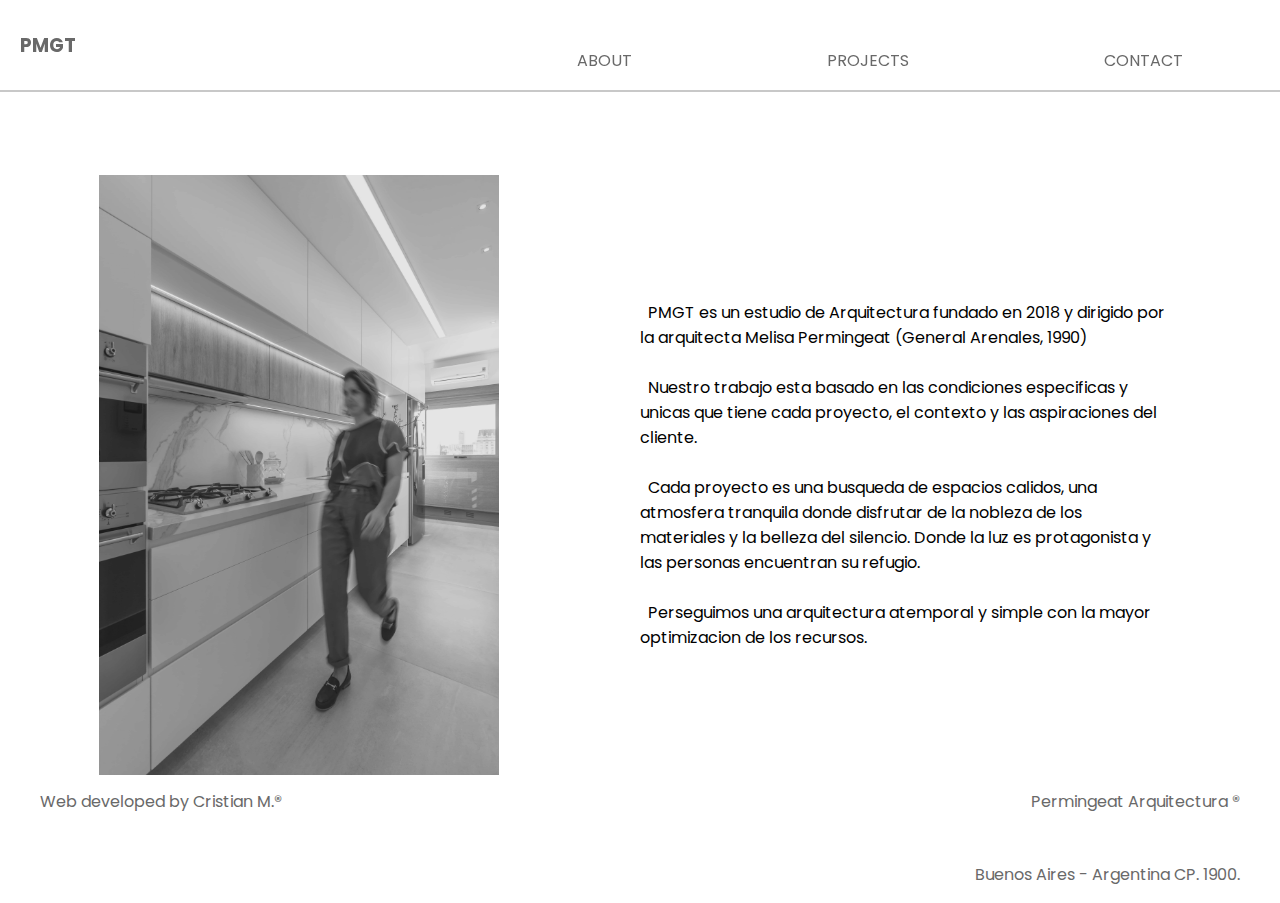
==== about.html @ 64b6b9b7 "parrafo about" ====
<!DOCTYPE html>
<html lang="en">
<head>
    <meta charset="UTF-8">
    <meta http-equiv="X-UA-Compatible" content="IE=edge">
    <meta name="viewport" content="width=device-width, initial-scale=1.0">
    <link rel="stylesheet" href="style.css">
    <script defer src="app.js"></script>
    <!--FUENTE-->
    <link rel="preconnect" href="https://fonts.gstatic.com">
    <link href="https://fonts.googleapis.com/css2?family=Poppins:wght@300&display=swap" rel="stylesheet">
    <!--BOOTSTRAP CDN-->
    <link href="https://cdn.jsdelivr.net/npm/bootstrap@5.0.1/dist/css/bootstrap.min.css" rel="stylesheet" integrity="sha384-+0n0xVW2eSR5OomGNYDnhzAbDsOXxcvSN1TPprVMTNDbiYZCxYbOOl7+AMvyTG2x" crossorigin="anonymous">
    <!--FONT AWESOME-->
    <link rel="stylesheet" href="https://pro.fontawesome.com/releases/v5.10.0/css/all.css" integrity="sha384-AYmEC3Yw5cVb3ZcuHtOA93w35dYTsvhLPVnYs9eStHfGJvOvKxVfELGroGkvsg+p" crossorigin="anonymous"/>
    <!--CUERPO-->
    <title>Estudio Permingeat</title>
</head>
<body>
    <header id="menu">
        <div class="conteinerLogo">    
            <a href="index.html"><h3>PMGT</h3></a>
        </div>
        <nav>
            <ul>
                <li><a href="about.html">ABOUT</a></li>
                <li><a href="projects.html">PROJECTS</a></li>
                <li><a href="contact.html">CONTACT</a></li>
            </ul>
        </nav>
        <div class="burgerConteiner">
            <div id="burger">
                <div class="line1"></div>
                <div class="line1"></div>
                <div class="line1"></div>
            </div>
        </div>
        <div class="splashMenu">
            <nav>
                <ul>
                    <li><a href="about.html">ABOUT</a></li>
                    <li><a href="projects.html">PROJECTS</a></li>
                    <li><a href="contact.html">CONTACT</a></li>
                </ul>
            </nav>
        </div>
    </header>
    <main class="mainAbout">
        <div class="secA">
            <img src="Imagenes/arquitecta-min.jpg">
        </div>
        <div class="secB">
            <p>&nbsp;&nbsp;PMGT es un estudio de Arquitectura fundado en 2018 y dirigido por la arquitecta Melisa Permingeat (General Arenales, 1990)<br><br>
            &nbsp;&nbsp;Nuestro trabajo esta basado en las condiciones especificas y unicas que tiene cada proyecto, el contexto y las aspiraciones del cliente.<br><br> 
            &nbsp;&nbsp;Cada proyecto es una busqueda de espacios calidos, una atmosfera tranquila donde disfrutar de la nobleza de los materiales y la belleza del silencio. Donde la luz es protagonista y las personas encuentran su refugio.<br><br>  
            &nbsp;&nbsp;Perseguimos una arquitectura atemporal y simple con la mayor optimizacion de los recursos.</p>
        </div>
    </main>
    <footer>
        <div class="footerA">
            <p>Web developed by Cristian M.®</p>
            <a href="https://www.instagram.com/permingeat_arqs/?hl=es-la"><i class="fab fa-instagram fa-1x"></i></a>
            <p>Permingeat Arquitectura ®</p>
        </div>
        <div class="footerB"></div>
        <div class="footerC">
            <p>Buenos Aires - Argentina CP. 1900.</p>
        </div>
    </footer>
</body>
</html>
---- style.css ----
/*GENERAL*/
html {
  scroll-behavior: smooth;
  overflow-x: hidden;
}

body {
  position: relative;
  font-family: 'Poppins', sans-serif;
}

/*MENU NAVEGACION*/
/*MENU*/
header {
  height: 10vh;
  width: 100%;
  background-color: rgba(255, 255, 255, 0.521);
  top: 0;
  left: 0;
  position: fixed;
  display: -webkit-box;
  display: -ms-flexbox;
  display: flex;
  -ms-flex-pack: distribute;
      justify-content: space-around;
  -webkit-box-align: center;
      -ms-flex-align: center;
          align-items: center;
  border-bottom: 2px solid #c8c8c8;
  -webkit-transition: all 1s ease;
  transition: all 1s ease;
  z-index: 10;
}

header .conteinerLogo {
  -webkit-box-flex: 0.5;
      -ms-flex: 0.5;
          flex: 0.5;
  display: -webkit-box;
  display: -ms-flexbox;
  display: flex;
  -webkit-box-pack: start;
      -ms-flex-pack: start;
          justify-content: flex-start;
  padding-left: 20px;
  font-family: 'Poppins', sans-serif;
}

header .conteinerLogo a {
  text-decoration: none;
  color: dimgray;
}

header nav {
  -webkit-box-flex: 1;
      -ms-flex: 1;
          flex: 1;
  height: 10vh;
  line-height: 10vh;
}

header nav ul {
  display: -webkit-box;
  display: -ms-flexbox;
  display: flex;
  -ms-flex-pack: distribute;
      justify-content: space-around;
  list-style: none;
}

header nav ul li a {
  text-decoration: none;
  color: dimgray;
}

header nav ul li a:hover {
  color: #0f0f0f;
}

header .burger {
  height: 20px;
  width: 20px;
  background-color: aqua;
  display: none;
}

header .splashMenu {
  display: none;
}

/*CUERPO*/
.mainHome {
  height: auto;
  width: 100%;
}

.mainHome #galeria {
  margin-top: 11vh;
  padding-left: 3vh;
  padding-right: 3vh;
}

.mainHome #galeria img {
  width: 100%;
  -webkit-filter: grayscale(100%) contrast(80%);
          filter: grayscale(100%) contrast(80%);
  -webkit-transition: all 1s ease;
  transition: all 1s ease;
  z-index: 1;
  padding-top: 2.5vh;
  padding-bottom: 2.5vh;
}

.mainHome #galeria img:hover {
  -webkit-filter: none;
          filter: none;
  -webkit-transform: scale(101%);
          transform: scale(101%);
}

.mainAbout {
  height: 65vh;
  width: 100%;
  margin-top: 15vh;
  display: -webkit-box;
  display: -ms-flexbox;
  display: flex;
  -webkit-box-orient: horizontal;
  -webkit-box-direction: normal;
      -ms-flex-direction: row;
          flex-direction: row;
}

.mainAbout .secA, .mainAbout .secB {
  height: 70vh;
  width: 50%;
  padding: 2%;
  display: -webkit-box;
  display: -ms-flexbox;
  display: flex;
  -webkit-box-pack: center;
      -ms-flex-pack: center;
          justify-content: center;
  -webkit-box-align: center;
      -ms-flex-align: center;
          align-items: center;
}

.mainAbout .secA img {
  width: 400px;
  -webkit-filter: grayscale(100%) contrast(80%);
          filter: grayscale(100%) contrast(80%);
  -webkit-transition: all 1s ease;
  transition: all 1s ease;
}

.mainAbout .secA img:hover {
  -webkit-filter: none;
          filter: none;
}

.mainAbout .secB {
  padding-left: 4%;
  padding-right: 8%;
  font-family: 'Poppins', sans-serif;
}

.mainProjects {
  height: 80vh;
  width: 100%;
}

.mainContact {
  height: 80vh;
  width: 100%;
}

/*PIE DE PAGINA*/
footer {
  height: 12vh;
  width: 100%;
  margin-top: 4rem;
  background-color: rgba(255, 255, 255, 0.151);
  display: -webkit-box;
  display: -ms-flexbox;
  display: flex;
  -webkit-box-pack: center;
      -ms-flex-pack: center;
          justify-content: center;
  -webkit-box-orient: vertical;
  -webkit-box-direction: normal;
      -ms-flex-direction: column;
          flex-direction: column;
  -webkit-box-align: center;
      -ms-flex-align: center;
          align-items: center;
  font-family: 'Poppins', sans-serif;
  color: dimgray;
}

footer .footerA {
  width: 95%;
  display: -webkit-box;
  display: -ms-flexbox;
  display: flex;
  -webkit-box-pack: justify;
      -ms-flex-pack: justify;
          justify-content: space-between;
  -webkit-box-align: center;
      -ms-flex-align: center;
          align-items: center;
}

footer .footerA i {
  color: dimgray;
}

footer .footerB {
  width: 95%;
  height: 2px;
  background-color: #c8c8c8;
}

footer .footerC {
  width: 95%;
  text-align: end;
  margin-top: 1rem;
}

@media (max-width: 768px) {
  /*MENU*/
  header {
    height: 10vh;
    width: 100%;
    background-color: rgba(255, 255, 255, 0.521);
    top: 0;
    left: 0;
    position: fixed;
    display: -webkit-box;
    display: -ms-flexbox;
    display: flex;
    -ms-flex-pack: distribute;
        justify-content: space-around;
    -webkit-box-align: center;
        -ms-flex-align: center;
            align-items: center;
    border-bottom: 2px solid #c8c8c8;
    -webkit-transition: all 1s ease;
    transition: all 1s ease;
    z-index: 10;
  }
  header .conteinerLogo {
    -webkit-box-flex: 0.5;
        -ms-flex: 0.5;
            flex: 0.5;
    display: -webkit-box;
    display: -ms-flexbox;
    display: flex;
    -webkit-box-pack: start;
        -ms-flex-pack: start;
            justify-content: flex-start;
    padding-left: 20px;
    font-family: 'Poppins', sans-serif;
  }
  header .conteinerLogo a {
    text-decoration: none;
    color: dimgray;
  }
  header nav {
    display: none;
  }
  header .burgerConteiner {
    -webkit-box-flex: 1;
        -ms-flex: 1;
            flex: 1;
    height: 100%;
    width: 100%;
    display: -webkit-box;
    display: -ms-flexbox;
    display: flex;
    -webkit-box-pack: end;
        -ms-flex-pack: end;
            justify-content: flex-end;
    -webkit-box-align: center;
        -ms-flex-align: center;
            align-items: center;
    margin-right: 40px;
  }
  header .burgerConteiner #burger {
    height: 25px;
    width: 25px;
    display: -webkit-box;
    display: -ms-flexbox;
    display: flex;
    -webkit-box-orient: vertical;
    -webkit-box-direction: normal;
        -ms-flex-direction: column;
            flex-direction: column;
    -webkit-box-pack: justify;
        -ms-flex-pack: justify;
            justify-content: space-between;
    -webkit-box-align: center;
        -ms-flex-align: center;
            align-items: center;
  }
  header .burgerConteiner #burger .line1, header .burgerConteiner #burger .line2, header .burgerConteiner #burger .line3 {
    height: 2px;
    width: 27px;
    background-color: dimgray;
  }
  header .splashMenu {
    display: inline-block;
    height: 100vh;
    width: 100%;
    background-color: rgba(97, 97, 97, 0.753);
    position: fixed;
    top: 0;
    right: 0;
    -webkit-transform: translateX(100%);
            transform: translateX(100%);
    -webkit-transition: all 1s ease;
    transition: all 1s ease;
    z-index: -10;
  }
  header .splashMenu nav {
    display: block;
    -webkit-box-flex: 1;
        -ms-flex: 1;
            flex: 1;
    height: 100vh;
  }
  header .splashMenu nav ul {
    height: 100%;
    display: -webkit-box;
    display: -ms-flexbox;
    display: flex;
    -webkit-box-orient: vertical;
    -webkit-box-direction: normal;
        -ms-flex-direction: column;
            flex-direction: column;
    -webkit-box-pack: center;
        -ms-flex-pack: center;
            justify-content: center;
    -webkit-box-align: center;
        -ms-flex-align: center;
            align-items: center;
    list-style: none;
  }
  header .splashMenu nav ul li a {
    margin: 20px 20px;
    text-decoration: none;
    color: white;
    font-size: 25px;
  }
  header .splashMenu nav ul li a:hover {
    color: #0f0f0f;
  }
  header .active {
    -webkit-transform: translateX(0%);
            transform: translateX(0%);
  }
  footer {
    margin: 10px;
    height: 12vh;
    width: 100%;
    margin-top: 4rem;
    background-color: rgba(255, 255, 255, 0.151);
    display: -webkit-box;
    display: -ms-flexbox;
    display: flex;
    -webkit-box-pack: center;
        -ms-flex-pack: center;
            justify-content: center;
    -webkit-box-orient: vertical;
    -webkit-box-direction: normal;
        -ms-flex-direction: column;
            flex-direction: column;
    -webkit-box-align: center;
        -ms-flex-align: center;
            align-items: center;
    font-family: 'Poppins', sans-serif;
    color: dimgray;
    font-size: 15px;
  }
  footer .footerA {
    width: 100%;
    display: -webkit-box;
    display: -ms-flexbox;
    display: flex;
    -webkit-box-orient: vertical;
    -webkit-box-direction: reverse;
        -ms-flex-direction: column-reverse;
            flex-direction: column-reverse;
    -webkit-box-pack: justify;
        -ms-flex-pack: justify;
            justify-content: space-between;
    -webkit-box-align: center;
        -ms-flex-align: center;
            align-items: center;
  }
  footer .footerA i {
    color: dimgray;
    padding: 20px;
  }
  footer .footerB {
    width: 90%;
    height: 2px;
    background-color: #c8c8c8;
  }
  footer .footerC {
    width: 90%;
    text-align: center;
    margin-top: 1rem;
  }
  .mainAbout {
    height: auto;
    width: 100%;
    margin-top: 15vh;
    display: -webkit-box;
    display: -ms-flexbox;
    display: flex;
    -webkit-box-orient: vertical;
    -webkit-box-direction: normal;
        -ms-flex-direction: column;
            flex-direction: column;
  }
  .mainAbout .secA, .mainAbout .secB {
    height: auto;
    width: 100%;
    padding: 2%;
    display: -webkit-box;
    display: -ms-flexbox;
    display: flex;
    -webkit-box-pack: center;
        -ms-flex-pack: center;
            justify-content: center;
    -webkit-box-align: center;
        -ms-flex-align: center;
            align-items: center;
  }
  .mainAbout .secA img {
    width: 90%;
    -webkit-filter: grayscale(100%) contrast(80%);
            filter: grayscale(100%) contrast(80%);
    -webkit-transition: all 1s ease;
    transition: all 1s ease;
  }
  .mainAbout .secA img:hover {
    -webkit-filter: none;
            filter: none;
  }
  .mainAbout .secB {
    padding: 40px;
    font-family: 'Poppins', sans-serif;
  }
}
/*# sourceMappingURL=style.css.map */
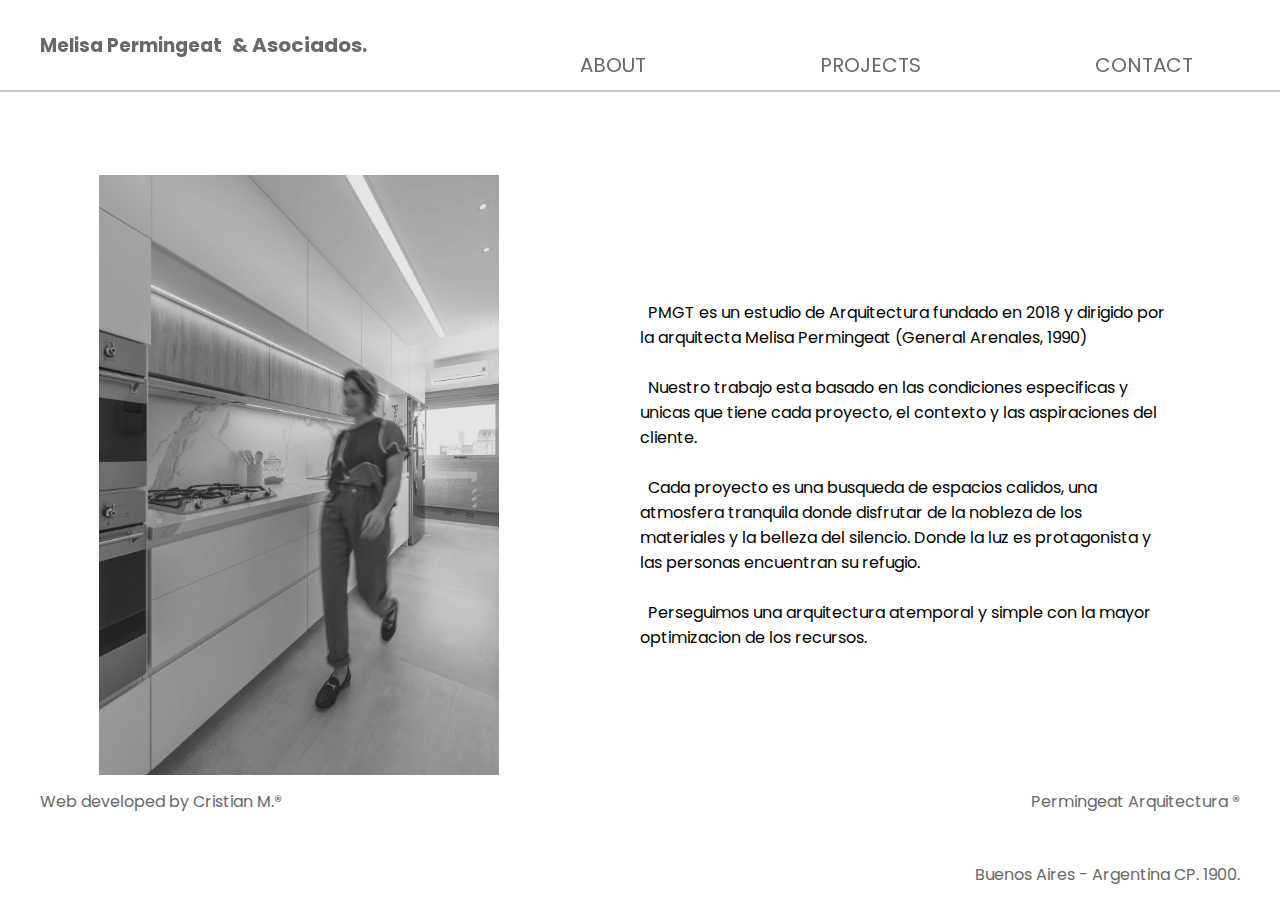
==== commit 29f13f5c: "tercerUpload" ====
--- a/about.html
+++ b/about.html
@@ -19,7 +19,7 @@
 <body>
     <header id="menu">
         <div class="conteinerLogo">    
-            <a href="index.html"><h3>PMGT</h3></a>
+            <a href="index.html"><h3>Melisa Permingeat<p> & Asociados.</p></h3></a>
         </div>
         <nav>
             <ul>
@@ -31,8 +31,8 @@
         <div class="burgerConteiner">
             <div id="burger">
                 <div class="line1"></div>
-                <div class="line1"></div>
-                <div class="line1"></div>
+                <div class="line2"></div>
+                <div class="line3"></div>
             </div>
         </div>
         <div class="splashMenu">
--- a/style.css
+++ b/style.css
@@ -2,11 +2,14 @@
 html {
   scroll-behavior: smooth;
   overflow-x: hidden;
+  height: 100vh;
+  width: 100%;
 }
 
 body {
   position: relative;
   font-family: 'Poppins', sans-serif;
+  scroll-behavior: smooth;
 }
 
 /*MENU NAVEGACION*/
@@ -27,8 +30,8 @@
       -ms-flex-align: center;
           align-items: center;
   border-bottom: 2px solid #c8c8c8;
-  -webkit-transition: all 1s ease;
-  transition: all 1s ease;
+  -webkit-transition: all 2s ease;
+  transition: all 2s ease;
   z-index: 10;
 }
 
@@ -42,7 +45,7 @@
   -webkit-box-pack: start;
       -ms-flex-pack: start;
           justify-content: flex-start;
-  padding-left: 20px;
+  padding-left: 40px;
   font-family: 'Poppins', sans-serif;
 }
 
@@ -51,7 +54,26 @@
   color: dimgray;
 }
 
+header .conteinerLogo a h3 {
+  display: -webkit-box;
+  display: -ms-flexbox;
+  display: flex;
+  -webkit-box-pack: center;
+      -ms-flex-pack: center;
+          justify-content: center;
+  -webkit-box-align: center;
+      -ms-flex-align: center;
+          align-items: center;
+  margin: 0;
+}
+
+header .conteinerLogo a p {
+  font-size: 20px;
+  margin: 0 0 0 10px;
+}
+
 header nav {
+  font-size: 20px;
   -webkit-box-flex: 1;
       -ms-flex: 1;
           flex: 1;
@@ -71,10 +93,13 @@
 header nav ul li a {
   text-decoration: none;
   color: dimgray;
+  -webkit-transition: all 1s ease;
+  transition: all 1s ease;
 }
 
 header nav ul li a:hover {
   color: #0f0f0f;
+  font-weight: 600;
 }
 
 header .burger {
@@ -109,6 +134,11 @@
   z-index: 1;
   padding-top: 2.5vh;
   padding-bottom: 2.5vh;
+  padding-left: 1.5vh;
+  padding-right: 1.5vh;
+  overflow: hidden;
+  -o-object-fit: cover;
+     object-fit: cover;
 }
 
 .mainHome #galeria img:hover {
@@ -150,8 +180,8 @@
   width: 400px;
   -webkit-filter: grayscale(100%) contrast(80%);
           filter: grayscale(100%) contrast(80%);
-  -webkit-transition: all 1s ease;
-  transition: all 1s ease;
+  -webkit-transition: all 500ms ease;
+  transition: all 500ms ease;
 }
 
 .mainAbout .secA img:hover {
@@ -166,17 +196,150 @@
 }
 
 .mainProjects {
-  height: 80vh;
-  width: 100%;
+  border: none;
+  height: auto;
+  width: 100%;
+}
+
+.mainProjects .proyecto {
+  height: 100vh;
+  width: 100%;
+}
+
+.mainProjects .proyecto .imageSector {
+  padding-top: 15vh;
+  height: 85vh;
+  width: 100%;
+  display: -webkit-box;
+  display: -ms-flexbox;
+  display: flex;
+  -ms-flex-pack: distribute;
+      justify-content: space-around;
+  -webkit-box-align: center;
+      -ms-flex-align: center;
+          align-items: center;
+}
+
+.mainProjects .proyecto .imageSector img {
+  height: auto;
+  width: 30%;
+  -webkit-filter: grayscale(100%) contrast(80%);
+          filter: grayscale(100%) contrast(80%);
+  -webkit-transition: all 1s ease;
+  transition: all 1s ease;
+}
+
+.mainProjects .proyecto .imageSector img:hover {
+  -webkit-filter: none;
+          filter: none;
+  -webkit-transform: scale(101%);
+          transform: scale(101%);
+}
+
+.mainProjects .proyecto .imageDescription {
+  font-family: 'Poppins', sans-serif;
+  color: dimgray;
+  font-size: 15px;
+  height: 15vh;
+  width: 100%;
+  display: -webkit-box;
+  display: -ms-flexbox;
+  display: flex;
+  -webkit-box-orient: vertical;
+  -webkit-box-direction: normal;
+      -ms-flex-direction: column;
+          flex-direction: column;
+  -webkit-box-pack: center;
+      -ms-flex-pack: center;
+          justify-content: center;
+  -webkit-box-align: end;
+      -ms-flex-align: end;
+          align-items: flex-end;
+  padding: 0 2% 0 0;
 }
 
 .mainContact {
-  height: 80vh;
-  width: 100%;
+  height: 65vh;
+  width: 100%;
+  margin-top: 15vh;
+  display: -webkit-box;
+  display: -ms-flexbox;
+  display: flex;
+  -webkit-box-orient: horizontal;
+  -webkit-box-direction: normal;
+      -ms-flex-direction: row;
+          flex-direction: row;
+  -webkit-box-pack: center;
+      -ms-flex-pack: center;
+          justify-content: center;
+  -webkit-box-align: center;
+      -ms-flex-align: center;
+          align-items: center;
+}
+
+.mainContact .mapaConteiner {
+  height: 100%;
+  width: 50%;
+  display: -webkit-box;
+  display: -ms-flexbox;
+  display: flex;
+  -webkit-box-pack: center;
+      -ms-flex-pack: center;
+          justify-content: center;
+  -webkit-box-align: center;
+      -ms-flex-align: center;
+          align-items: center;
+}
+
+.mainContact .mapaConteiner #mapid {
+  height: 500px;
+  width: 500px;
+  -webkit-transition: all 1s ease;
+  transition: all 1s ease;
+  -webkit-filter: grayscale(100%) contrast(80%);
+          filter: grayscale(100%) contrast(80%);
+}
+
+.mainContact .mapaConteiner #mapid:hover {
+  -webkit-filter: none;
+          filter: none;
+}
+
+.mainContact .infoConteiner {
+  padding-left: 4%;
+  padding-right: 8%;
+  font-family: 'Poppins', sans-serif;
+  height: 100%;
+  width: 50%;
+  display: -webkit-box;
+  display: -ms-flexbox;
+  display: flex;
+  -webkit-box-pack: center;
+      -ms-flex-pack: center;
+          justify-content: center;
+  -webkit-box-align: center;
+      -ms-flex-align: center;
+          align-items: center;
+  color: dimgray;
+}
+
+.mainContact .infoConteiner #info {
+  height: 500px;
+  width: 500px;
+}
+
+.mainContact .infoConteiner #info p {
+  padding-top: 5px;
+  padding-bottom: 5px;
+}
+
+.mainContact .infoConteiner #info p a {
+  color: dimgray;
 }
 
 /*PIE DE PAGINA*/
 footer {
+  margin: 0;
   height: 12vh;
   width: 100%;
   margin-top: 4rem;
@@ -227,6 +390,7 @@
   margin-top: 1rem;
 }
 
+/*RESPONSIVE PARA MOBILE*/
 @media (max-width: 768px) {
   /*MENU*/
   header {
@@ -250,9 +414,9 @@
     z-index: 10;
   }
   header .conteinerLogo {
-    -webkit-box-flex: 0.5;
-        -ms-flex: 0.5;
-            flex: 0.5;
+    -webkit-box-flex: 0.7;
+        -ms-flex: 0.7;
+            flex: 0.7;
     display: -webkit-box;
     display: -ms-flexbox;
     display: flex;
@@ -266,13 +430,33 @@
     text-decoration: none;
     color: dimgray;
   }
+  header .conteinerLogo a h3 {
+    display: -webkit-box;
+    display: -ms-flexbox;
+    display: flex;
+    -webkit-box-orient: vertical;
+    -webkit-box-direction: normal;
+        -ms-flex-direction: column;
+            flex-direction: column;
+    -webkit-box-pack: center;
+        -ms-flex-pack: center;
+            justify-content: center;
+    -webkit-box-align: center;
+        -ms-flex-align: center;
+            align-items: center;
+    margin: 0;
+    font-size: 16px;
+  }
+  header .conteinerLogo a p {
+    font-size: 12px;
+  }
   header nav {
     display: none;
   }
   header .burgerConteiner {
-    -webkit-box-flex: 1;
-        -ms-flex: 1;
-            flex: 1;
+    -webkit-box-flex: 0.3;
+        -ms-flex: 0.3;
+            flex: 0.3;
     height: 100%;
     width: 100%;
     display: -webkit-box;
@@ -284,7 +468,7 @@
     -webkit-box-align: center;
         -ms-flex-align: center;
             align-items: center;
-    margin-right: 40px;
+    margin-right: 30px;
   }
   header .burgerConteiner #burger {
     height: 25px;
@@ -307,6 +491,21 @@
     height: 2px;
     width: 27px;
     background-color: dimgray;
+    -webkit-transition: all 1s ease;
+    transition: all 1s ease;
+  }
+  header .burgerConteiner #burger .act1 {
+    -webkit-transform: translateY(12px) rotate(-45deg);
+            transform: translateY(12px) rotate(-45deg);
+    background-color: white;
+  }
+  header .burgerConteiner #burger .act2 {
+    display: none;
+  }
+  header .burgerConteiner #burger .act3 {
+    -webkit-transform: translateY(-12px) rotate(45deg);
+            transform: translateY(-12px) rotate(45deg);
+    background-color: white;
   }
   header .splashMenu {
     display: inline-block;
@@ -330,6 +529,7 @@
     height: 100vh;
   }
   header .splashMenu nav ul {
+    padding-left: 0;
     height: 100%;
     display: -webkit-box;
     display: -ms-flexbox;
@@ -351,19 +551,21 @@
     text-decoration: none;
     color: white;
     font-size: 25px;
+    -webkit-transition: color 500ms ease;
+    transition: color 500ms ease;
   }
   header .splashMenu nav ul li a:hover {
     color: #0f0f0f;
+    text-shadow: 0px 0px 10px white;
   }
   header .active {
     -webkit-transform: translateX(0%);
             transform: translateX(0%);
   }
   footer {
-    margin: 10px;
-    height: 12vh;
-    width: 100%;
-    margin-top: 4rem;
+    height: auto;
+    width: 100%;
+    margin-top: 20vh;
     background-color: rgba(255, 255, 255, 0.151);
     display: -webkit-box;
     display: -ms-flexbox;
@@ -453,5 +655,135 @@
     padding: 40px;
     font-family: 'Poppins', sans-serif;
   }
+  .mainContact {
+    height: auto;
+    width: 100%;
+    margin-top: 15vh;
+    display: -webkit-box;
+    display: -ms-flexbox;
+    display: flex;
+    -webkit-box-orient: vertical;
+    -webkit-box-direction: normal;
+        -ms-flex-direction: column;
+            flex-direction: column;
+    -webkit-box-pack: center;
+        -ms-flex-pack: center;
+            justify-content: center;
+    -webkit-box-align: center;
+        -ms-flex-align: center;
+            align-items: center;
+  }
+  .mainContact .mapaConteiner {
+    height: 100%;
+    width: 100%;
+    display: -webkit-box;
+    display: -ms-flexbox;
+    display: flex;
+    -webkit-box-pack: center;
+        -ms-flex-pack: center;
+            justify-content: center;
+    -webkit-box-align: center;
+        -ms-flex-align: center;
+            align-items: center;
+  }
+  .mainContact .mapaConteiner #mapid {
+    height: 400px;
+    width: 80%;
+    -webkit-transition: all 1s ease;
+    transition: all 1s ease;
+    -webkit-filter: grayscale(100%) contrast(80%);
+            filter: grayscale(100%) contrast(80%);
+  }
+  .mainContact .mapaConteiner #mapid:hover {
+    -webkit-filter: none;
+            filter: none;
+  }
+  .mainContact .infoConteiner {
+    margin-top: 10vh;
+    padding-left: 10%;
+    padding-right: 10%;
+    font-family: 'Poppins', sans-serif;
+    width: 100%;
+    display: -webkit-box;
+    display: -ms-flexbox;
+    display: flex;
+    -webkit-box-pack: center;
+        -ms-flex-pack: center;
+            justify-content: center;
+    -webkit-box-align: center;
+        -ms-flex-align: center;
+            align-items: center;
+    color: dimgray;
+  }
+  .mainContact .infoConteiner #info {
+    height: 500px;
+    width: 500px;
+  }
+  .mainContact .infoConteiner #info p {
+    padding-top: 5px;
+    padding-bottom: 5px;
+  }
+  .mainProjects {
+    border: none;
+    height: auto;
+    width: 100%;
+  }
+  .mainProjects .proyecto {
+    height: auto;
+    width: 100%;
+  }
+  .mainProjects .proyecto .imageSector {
+    padding-top: 15vh;
+    height: auto;
+    width: 100%;
+    display: -webkit-box;
+    display: -ms-flexbox;
+    display: flex;
+    -webkit-box-orient: vertical;
+    -webkit-box-direction: normal;
+        -ms-flex-direction: column;
+            flex-direction: column;
+    -ms-flex-pack: distribute;
+        justify-content: space-around;
+    -webkit-box-align: center;
+        -ms-flex-align: center;
+            align-items: center;
+  }
+  .mainProjects .proyecto .imageSector img {
+    height: auto;
+    width: 80%;
+    -webkit-filter: grayscale(100%) contrast(80%);
+            filter: grayscale(100%) contrast(80%);
+    -webkit-transition: all 1s ease;
+    transition: all 1s ease;
+    margin-bottom: 5vh;
+  }
+  .mainProjects .proyecto .imageSector img:hover {
+    -webkit-filter: none;
+            filter: none;
+    -webkit-transform: scale(101%);
+            transform: scale(101%);
+  }
+  .mainProjects .proyecto .imageDescription {
+    font-family: 'Poppins', sans-serif;
+    color: dimgray;
+    font-size: 15px;
+    height: 15vh;
+    width: 100%;
+    display: -webkit-box;
+    display: -ms-flexbox;
+    display: flex;
+    -webkit-box-orient: vertical;
+    -webkit-box-direction: normal;
+        -ms-flex-direction: column;
+            flex-direction: column;
+    -webkit-box-pack: center;
+        -ms-flex-pack: center;
+            justify-content: center;
+    -webkit-box-align: end;
+        -ms-flex-align: end;
+            align-items: flex-end;
+    padding: 0 10% 0 0;
+  }
 }
 /*# sourceMappingURL=style.css.map */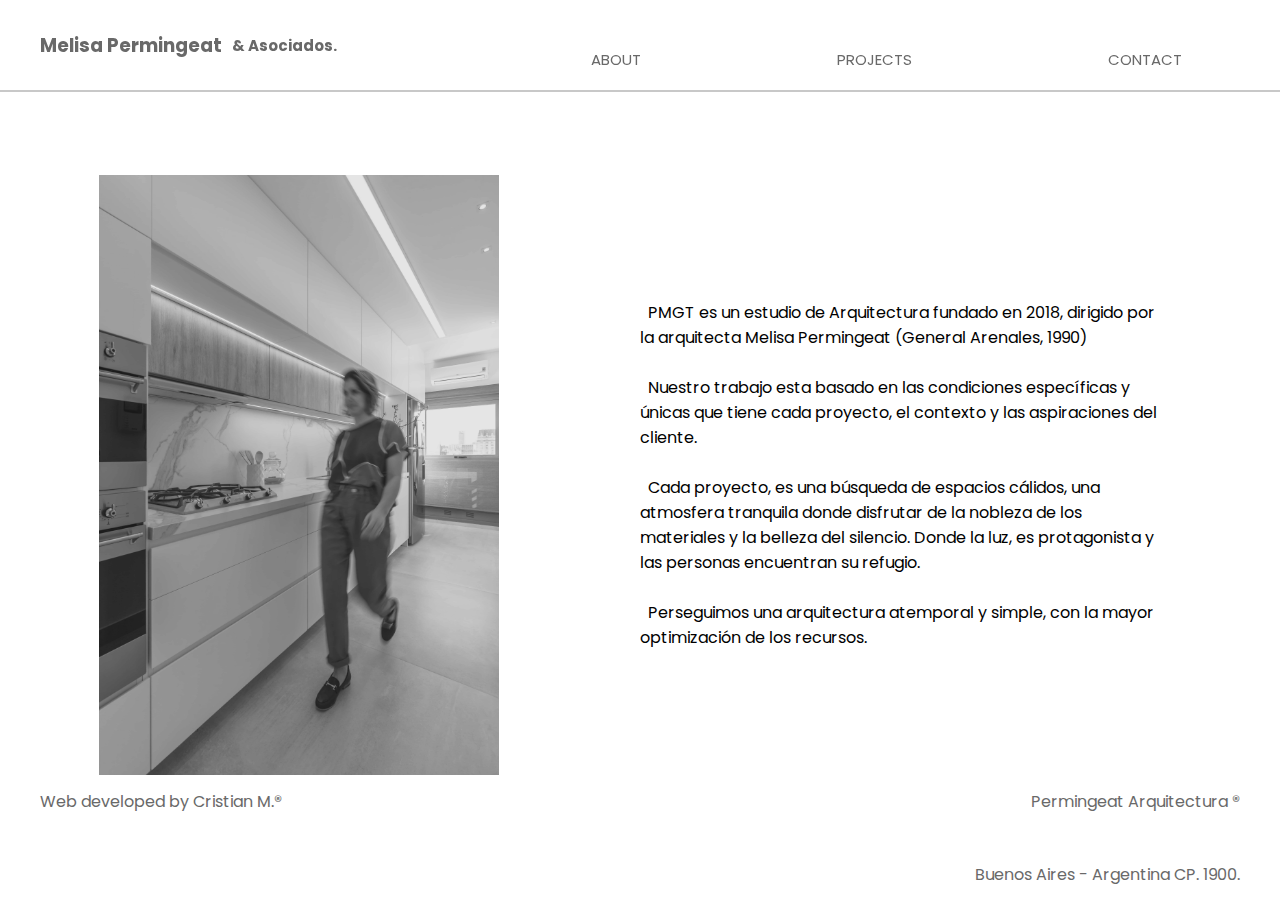
==== commit a4adf408: "upload4" ====
--- a/about.html
+++ b/about.html
@@ -17,6 +17,7 @@
     <title>Estudio Permingeat</title>
 </head>
 <body>
+    <div id="splash"></div>
     <header id="menu">
         <div class="conteinerLogo">    
             <a href="index.html"><h3>Melisa Permingeat<p> & Asociados.</p></h3></a>
@@ -50,10 +51,10 @@
             <img src="Imagenes/arquitecta-min.jpg">
         </div>
         <div class="secB">
-            <p>&nbsp;&nbsp;PMGT es un estudio de Arquitectura fundado en 2018 y dirigido por la arquitecta Melisa Permingeat (General Arenales, 1990)<br><br>
-            &nbsp;&nbsp;Nuestro trabajo esta basado en las condiciones especificas y unicas que tiene cada proyecto, el contexto y las aspiraciones del cliente.<br><br> 
-            &nbsp;&nbsp;Cada proyecto es una busqueda de espacios calidos, una atmosfera tranquila donde disfrutar de la nobleza de los materiales y la belleza del silencio. Donde la luz es protagonista y las personas encuentran su refugio.<br><br>  
-            &nbsp;&nbsp;Perseguimos una arquitectura atemporal y simple con la mayor optimizacion de los recursos.</p>
+            <p>&nbsp;&nbsp;PMGT es un estudio de Arquitectura fundado en 2018, dirigido por la arquitecta Melisa Permingeat (General Arenales, 1990)<br><br>
+            &nbsp;&nbsp;Nuestro trabajo esta basado en las condiciones específicas y únicas que tiene cada proyecto, el contexto y las aspiraciones del cliente.<br><br> 
+            &nbsp;&nbsp;Cada proyecto, es una búsqueda de espacios cálidos, una atmosfera tranquila donde disfrutar de la nobleza de los materiales y la belleza del silencio. Donde la luz, es protagonista y las personas encuentran su refugio.<br><br>  
+            &nbsp;&nbsp;Perseguimos una arquitectura atemporal y simple, con la mayor optimización de los recursos.</p>
         </div>
     </main>
     <footer>
--- a/style.css
+++ b/style.css
@@ -12,6 +12,13 @@
   scroll-behavior: smooth;
 }
 
+#splash {
+  height: 100vh;
+  width: 100vw;
+  background-color: dimgray;
+  z-index: 88000;
+}
+
 /*MENU NAVEGACION*/
 /*MENU*/
 header {
@@ -68,12 +75,12 @@
 }
 
 header .conteinerLogo a p {
-  font-size: 20px;
+  font-size: 15px;
   margin: 0 0 0 10px;
 }
 
 header nav {
-  font-size: 20px;
+  font-size: 15px;
   -webkit-box-flex: 1;
       -ms-flex: 1;
           flex: 1;
@@ -223,17 +230,15 @@
 .mainProjects .proyecto .imageSector img {
   height: auto;
   width: 30%;
-  -webkit-filter: grayscale(100%) contrast(80%);
-          filter: grayscale(100%) contrast(80%);
   -webkit-transition: all 1s ease;
   transition: all 1s ease;
 }
 
 .mainProjects .proyecto .imageSector img:hover {
-  -webkit-filter: none;
-          filter: none;
   -webkit-transform: scale(101%);
           transform: scale(101%);
+  -webkit-box-shadow: 10px 10px 10px rgba(112, 128, 144, 0.5);
+          box-shadow: 10px 10px 10px rgba(112, 128, 144, 0.5);
 }
 
 .mainProjects .proyecto .imageDescription {
@@ -252,10 +257,10 @@
   -webkit-box-pack: center;
       -ms-flex-pack: center;
           justify-content: center;
-  -webkit-box-align: end;
-      -ms-flex-align: end;
-          align-items: flex-end;
-  padding: 0 2% 0 0;
+  -webkit-box-align: start;
+      -ms-flex-align: start;
+          align-items: flex-start;
+  padding: 0 0 0 2%;
 }
 
 .mainContact {
@@ -751,18 +756,15 @@
   }
   .mainProjects .proyecto .imageSector img {
     height: auto;
-    width: 80%;
-    -webkit-filter: grayscale(100%) contrast(80%);
-            filter: grayscale(100%) contrast(80%);
+    width: 30%;
     -webkit-transition: all 1s ease;
     transition: all 1s ease;
-    margin-bottom: 5vh;
   }
   .mainProjects .proyecto .imageSector img:hover {
-    -webkit-filter: none;
-            filter: none;
     -webkit-transform: scale(101%);
             transform: scale(101%);
+    -webkit-box-shadow: 10px 10px 10px rgba(112, 128, 144, 0.5);
+            box-shadow: 10px 10px 10px rgba(112, 128, 144, 0.5);
   }
   .mainProjects .proyecto .imageDescription {
     font-family: 'Poppins', sans-serif;
@@ -780,10 +782,10 @@
     -webkit-box-pack: center;
         -ms-flex-pack: center;
             justify-content: center;
-    -webkit-box-align: end;
-        -ms-flex-align: end;
-            align-items: flex-end;
-    padding: 0 10% 0 0;
+    -webkit-box-align: start;
+        -ms-flex-align: start;
+            align-items: flex-start;
+    padding: 0 0 0 10%;
   }
 }
 /*# sourceMappingURL=style.css.map */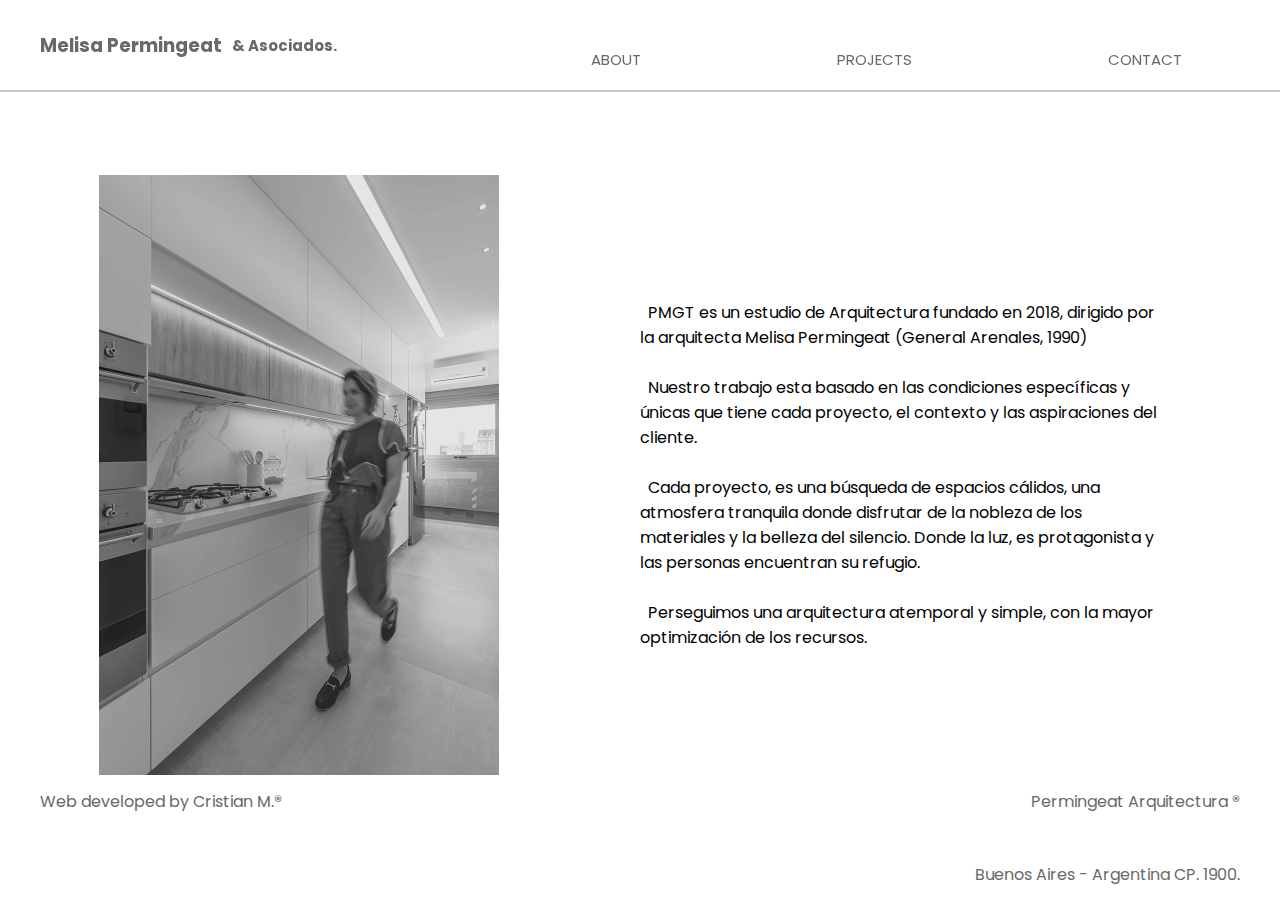
==== commit 39d1247b: "resize imagenes" ====
--- a/about.html
+++ b/about.html
@@ -17,7 +17,6 @@
     <title>Estudio Permingeat</title>
 </head>
 <body>
-    <div id="splash"></div>
     <header id="menu">
         <div class="conteinerLogo">    
             <a href="index.html"><h3>Melisa Permingeat<p> & Asociados.</p></h3></a>
--- a/style.css
+++ b/style.css
@@ -10,13 +10,6 @@
   position: relative;
   font-family: 'Poppins', sans-serif;
   scroll-behavior: smooth;
-}
-
-#splash {
-  height: 100vh;
-  width: 100vw;
-  background-color: dimgray;
-  z-index: 88000;
 }
 
 /*MENU NAVEGACION*/
@@ -756,9 +749,10 @@
   }
   .mainProjects .proyecto .imageSector img {
     height: auto;
-    width: 30%;
+    width: 80%;
     -webkit-transition: all 1s ease;
     transition: all 1s ease;
+    margin-bottom: 5vh;
   }
   .mainProjects .proyecto .imageSector img:hover {
     -webkit-transform: scale(101%);
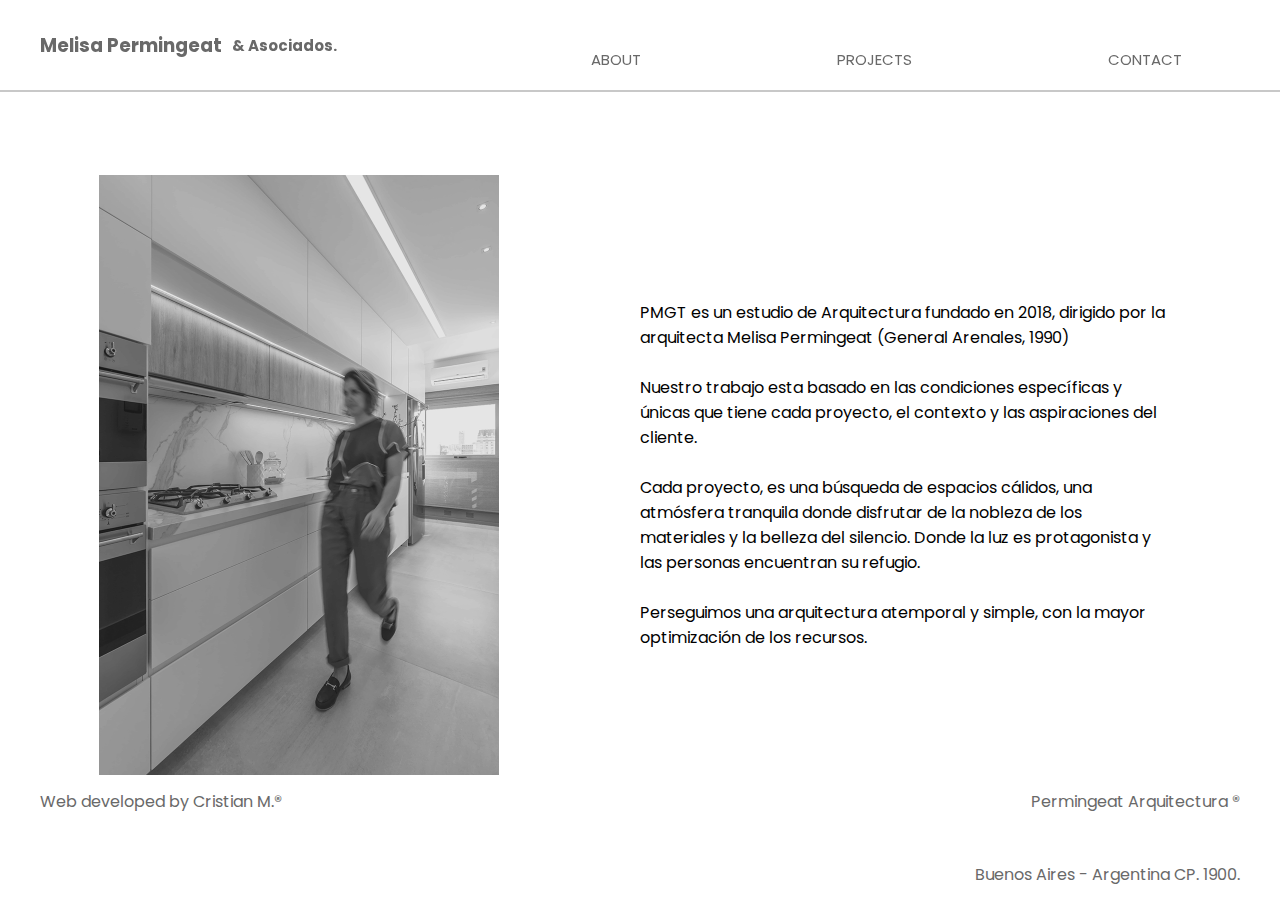
==== commit 3ccaccfc: "upload5" ====
--- a/about.html
+++ b/about.html
@@ -50,10 +50,10 @@
             <img src="Imagenes/arquitecta-min.jpg">
         </div>
         <div class="secB">
-            <p>&nbsp;&nbsp;PMGT es un estudio de Arquitectura fundado en 2018, dirigido por la arquitecta Melisa Permingeat (General Arenales, 1990)<br><br>
-            &nbsp;&nbsp;Nuestro trabajo esta basado en las condiciones específicas y únicas que tiene cada proyecto, el contexto y las aspiraciones del cliente.<br><br> 
-            &nbsp;&nbsp;Cada proyecto, es una búsqueda de espacios cálidos, una atmosfera tranquila donde disfrutar de la nobleza de los materiales y la belleza del silencio. Donde la luz, es protagonista y las personas encuentran su refugio.<br><br>  
-            &nbsp;&nbsp;Perseguimos una arquitectura atemporal y simple, con la mayor optimización de los recursos.</p>
+            <p>PMGT es un estudio de Arquitectura fundado en 2018, dirigido por la arquitecta Melisa Permingeat (General Arenales, 1990)<br><br>
+            Nuestro trabajo esta basado en las condiciones específicas y únicas que tiene cada proyecto, el contexto y las aspiraciones del cliente.<br><br> 
+            Cada proyecto, es una búsqueda de espacios cálidos, una atmósfera tranquila donde disfrutar de la nobleza de los materiales y la belleza del silencio. Donde la luz es protagonista y las personas encuentran su refugio.<br><br>  
+            Perseguimos una arquitectura atemporal y simple, con la mayor optimización de los recursos.</p>
         </div>
     </main>
     <footer>
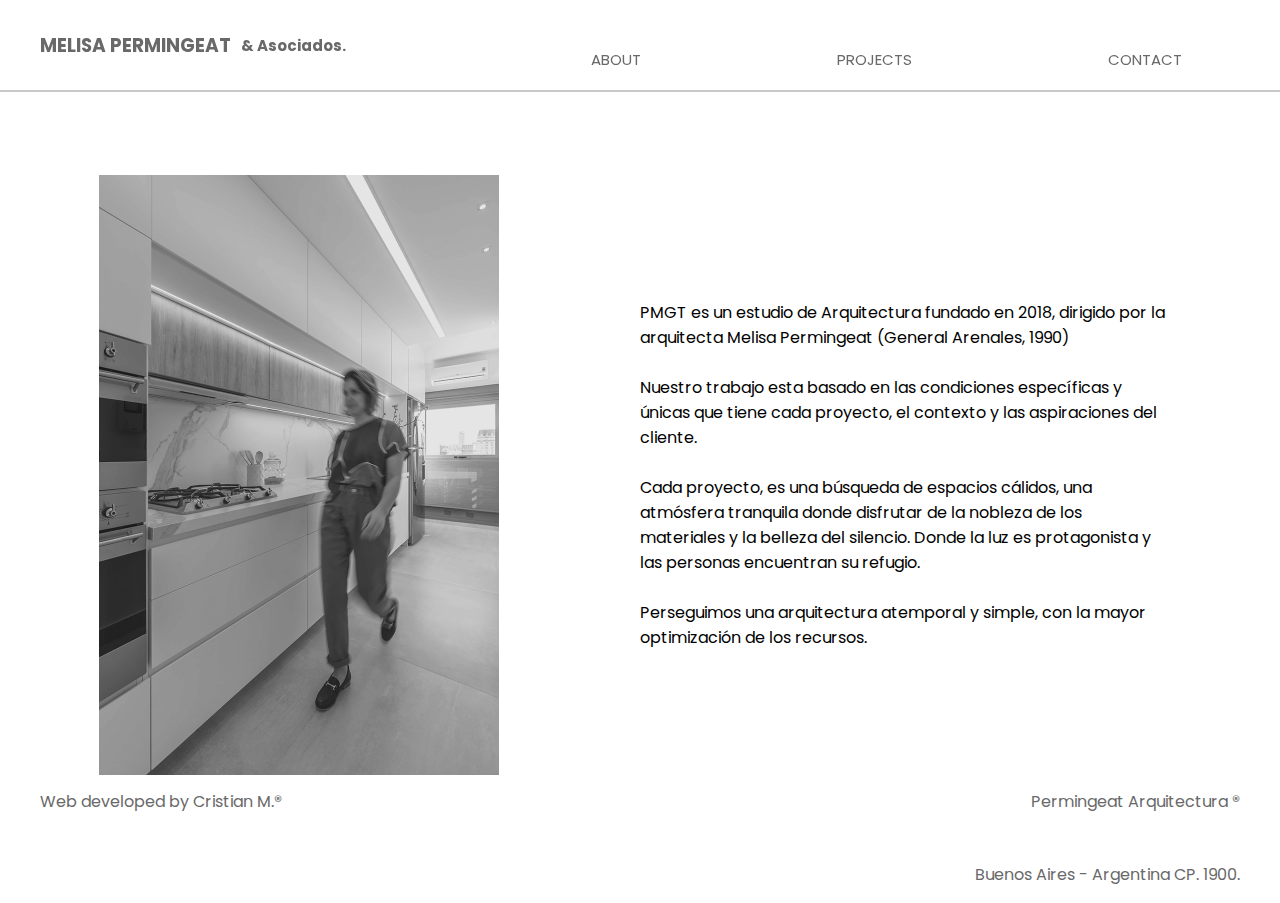
==== commit 8f850039: "terminando" ====
--- a/about.html
+++ b/about.html
@@ -19,7 +19,7 @@
 <body>
     <header id="menu">
         <div class="conteinerLogo">    
-            <a href="index.html"><h3>Melisa Permingeat<p> & Asociados.</p></h3></a>
+            <a href="index.html"><h3>MELISA PERMINGEAT<p> & Asociados.</p></h3></a>
         </div>
         <nav>
             <ul>
@@ -47,7 +47,7 @@
     </header>
     <main class="mainAbout">
         <div class="secA">
-            <img src="Imagenes/arquitecta-min.jpg">
+            <img src="Imagenes/arquitecta-min.jpg" alt="imagen arquitecta">
         </div>
         <div class="secB">
             <p>PMGT es un estudio de Arquitectura fundado en 2018, dirigido por la arquitecta Melisa Permingeat (General Arenales, 1990)<br><br>
